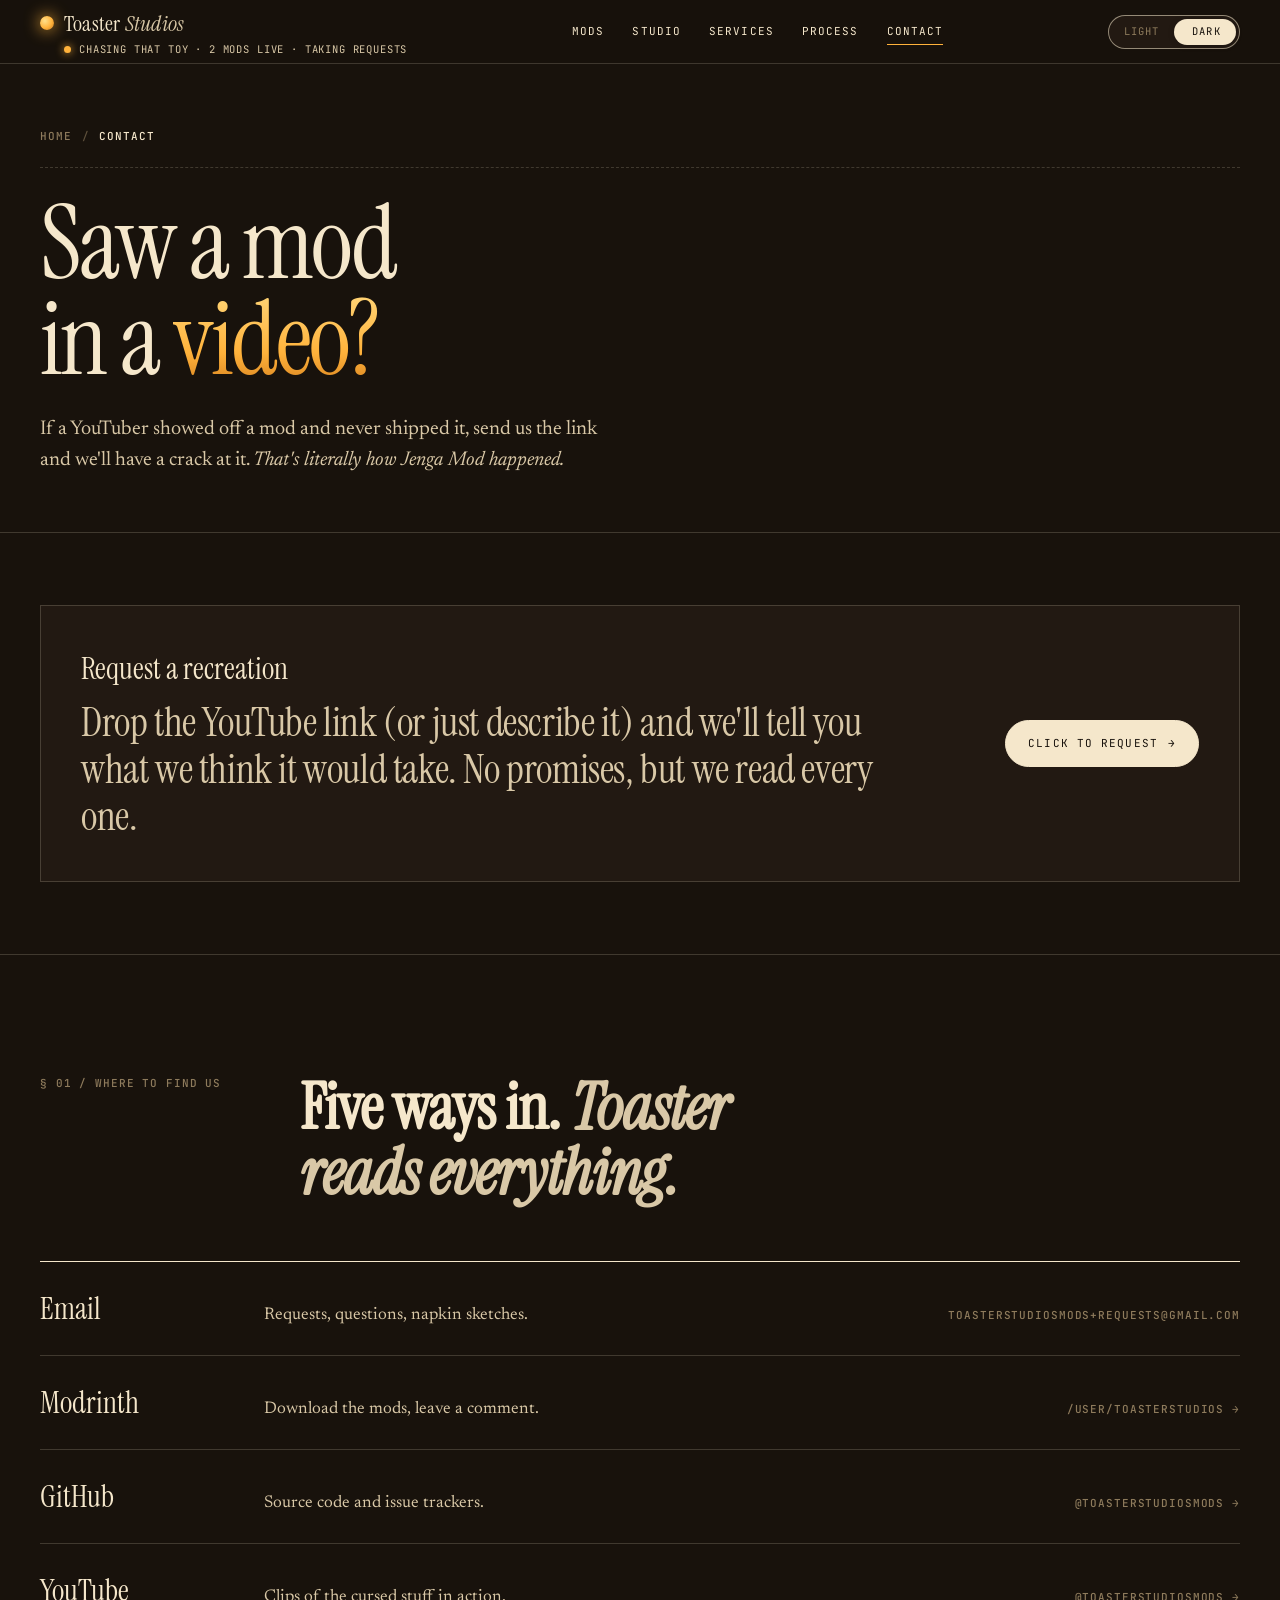
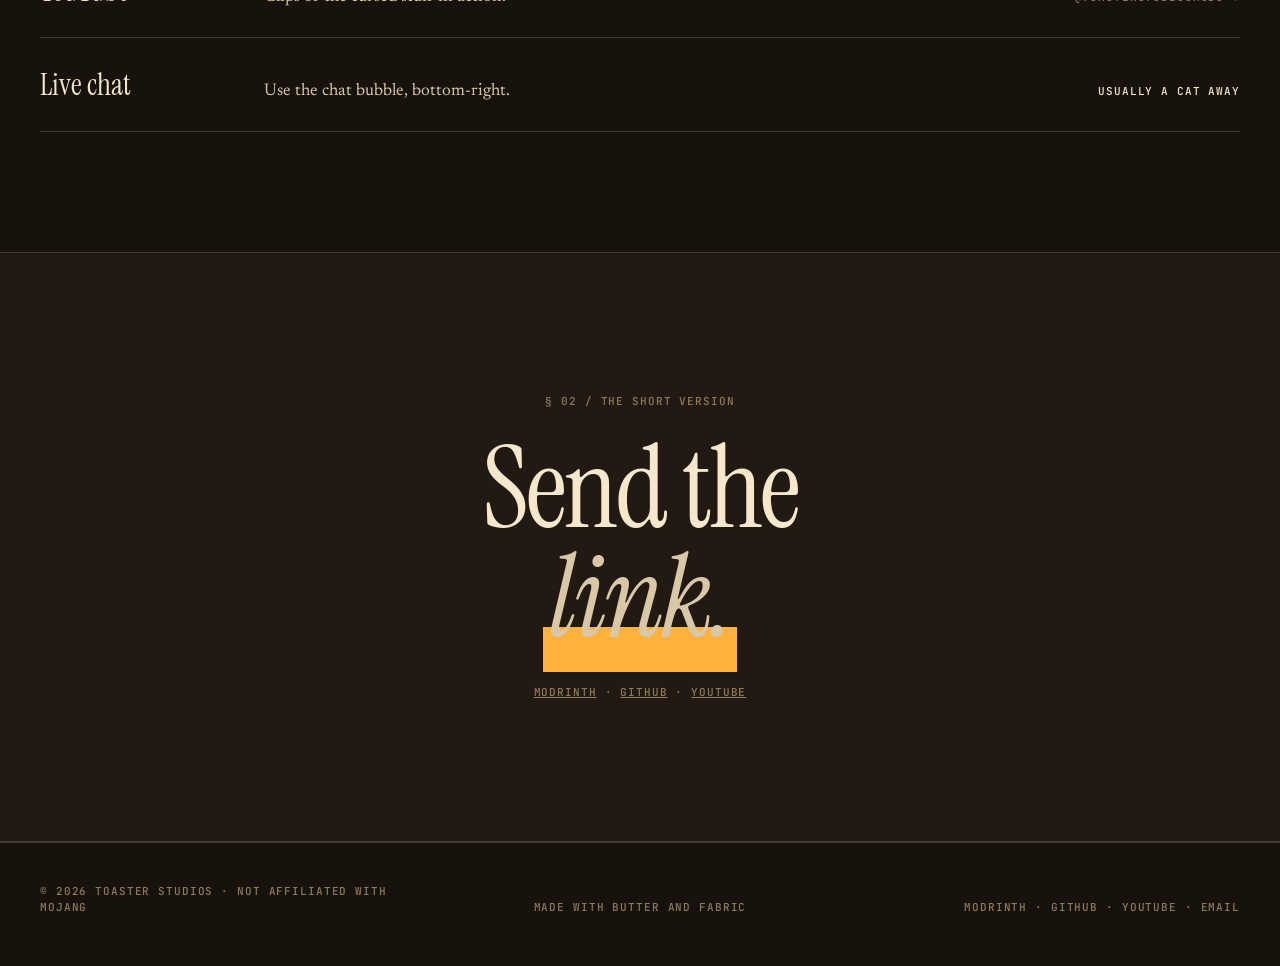
==== contact/index.html @ a0d4fe98 "Update Toaster Studios site" ====
<!doctype html>
<html lang="en" data-palette="ember">
<head>
<meta charset="utf-8" />
<title>Contact / Toaster Studios</title>
<meta name="description" content="Saw a mod in a video and nobody shipped it? Send Toaster Studios the link. Reach us by email, Modrinth, GitHub, YouTube, or the live chat. Toaster reads everything." />
<link rel="icon" type="image/x-icon" href="/assets/img/favicon.ico" />
<meta name="viewport" content="width=device-width,initial-scale=1" />
<link rel="preconnect" href="https://fonts.googleapis.com" />
<link rel="preconnect" href="https://fonts.gstatic.com" crossorigin />
<link rel="stylesheet" href="https://fonts.googleapis.com/css2?family=Instrument+Serif:ital@0;1&family=JetBrains+Mono:wght@400;500&family=Newsreader:ital,opsz,wght@0,6..72,400;0,6..72,500;1,6..72,400&display=swap" />
<script>
  (function () {
    var d = document.documentElement;
    d.classList.add('js');
    try {
      var m = localStorage.getItem('ts-mode');
      d.setAttribute('data-palette', m === 'light' ? 'toast' : 'ember');
    } catch (e) { d.setAttribute('data-palette', 'ember'); }
  })();
</script>
<link rel="stylesheet" href="/assets/css/site.css" />
</head>
<body data-page="contact">

<!-- ============== PAGE HERO ============== -->
<header class="page-hero">
  <div class="wrap">
    <div class="breadcrumb mono">
      <a href="/">Home</a><span class="sep">/</span><span class="here">Contact</span>
    </div>
    <h1 class="page-title">Saw a mod<br>in a <span class="gold">video?</span></h1>
    <p class="page-sub">
      If a YouTuber showed off a mod and never shipped it, send us the link
      and we'll have a crack at it. <em>That's literally how Jenga Mod happened.</em>
    </p>
  </div>
</header>

<!-- ============== REQUEST ============== -->
<section class="intro">
  <div class="wrap">
    <div class="request" data-reveal>
      <div>
        <h3>Request a recreation</h3>
        <p>
          Drop the YouTube link (or just describe it) and we'll tell you what
          we think it would take. No promises, but we read every one.
        </p>
      </div>
      <div class="cta-row" style="margin:0">
        <a class="btn primary" href="mailto:toasterstudiosmods+requests@gmail.com?subject=Mod%20recreation%20request&body=Drop%20the%20YouTube%20link%20(or%20a%20description)%20below%3A%0A%0A">Click to request <span class="arrow">→</span></a>
      </div>
    </div>
  </div>
</section>

<!-- ============== CHANNELS ============== -->
<section>
  <div class="wrap">
    <div class="sec-head">
      <div class="mono index">§ 01 / Where to find us</div>
      <h2 class="sec-title">Five ways in. <em>Toaster reads everything.</em></h2>
    </div>

    <ul class="channels">
      <li>
        <span class="ch-name">Email</span>
        <span class="ch-desc">Requests, questions, napkin sketches.</span>
        <a class="ch-link mono" href="mailto:toasterstudiosmods+requests@gmail.com">toasterstudiosmods+requests@gmail.com</a>
      </li>
      <li>
        <span class="ch-name">Modrinth</span>
        <span class="ch-desc">Download the mods, leave a comment.</span>
        <a class="ch-link mono" href="https://modrinth.com/user/ToasterStudios" target="_blank" rel="noopener">/user/ToasterStudios →</a>
      </li>
      <li>
        <span class="ch-name">GitHub</span>
        <span class="ch-desc">Source code and issue trackers.</span>
        <a class="ch-link mono" href="https://github.com/ToasterStudiosMods" target="_blank" rel="noopener">@ToasterStudiosMods →</a>
      </li>
      <li>
        <span class="ch-name">YouTube</span>
        <span class="ch-desc">Clips of the cursed stuff in action.</span>
        <a class="ch-link mono" href="https://www.youtube.com/@ToasterStudiosMods" target="_blank" rel="noopener">@ToasterStudiosMods →</a>
      </li>
      <li>
        <span class="ch-name">Live chat</span>
        <span class="ch-desc">Use the chat bubble, bottom-right.</span>
        <span class="ch-link mono">Usually a cat away</span>
      </li>
    </ul>
  </div>
</section>

<!-- ============== BIG CTA ============== -->
<section class="contact">
  <div class="wrap">
    <div class="mono" style="color: var(--mute)">§ 02 / The short version</div>
    <p class="big">
      Send the<br>
      <a href="mailto:toasterstudiosmods+requests@gmail.com?subject=Mod%20recreation%20request&body=Drop%20the%20YouTube%20link%20(or%20a%20description)%20below%3A%0A%0A"><em>link.</em></a>
    </p>
    <div class="mono" style="color: var(--mute)">
      <a href="https://modrinth.com/user/ToasterStudios" target="_blank" rel="noopener" style="color: inherit; text-decoration: underline">Modrinth</a> · <a href="https://github.com/ToasterStudiosMods" target="_blank" rel="noopener" style="color: inherit; text-decoration: underline">GitHub</a> · <a href="https://www.youtube.com/@ToasterStudiosMods" target="_blank" rel="noopener" style="color: inherit; text-decoration: underline">YouTube</a>
    </div>
  </div>
</section>

<script src="/assets/js/site.js"></script>
</body>
</html>
---- assets/css/site.css ----
/* =====================================================================
   TOASTER STUDIOS — shared design system
   Editorial Minecraft-mod studio. Instrument Serif display, JetBrains
   Mono labels, Newsreader body. Cream "toast" light theme + "ember"
   dark theme (default). Amber glow lifted from Toaster's eyes.
   ===================================================================== */

/* ---------- TOKENS ---------- */
:root {
  --bg: #F1E3CB;
  --bg-2: #E8D5B3;
  --ink: #1A130C;
  --ink-2: #3B2E1F;
  --mute: #8A7A60;
  --line: rgba(26, 19, 12, 0.16);
  --line-strong: rgba(26, 19, 12, 0.55);
  --glow: #FFB23B;
  --glow-2: #FFE08A;
  --paper: #FAF2DF;
  --glow-strength: 1.6;
  --nav-h: 64px;
}
/* Dark "ember" theme. data-palette lives on <html> so it can be set
   pre-paint by the inline head script (no flash). Equal specificity to
   :root, declared later, so it wins when present. */
[data-palette="ember"] {
  --bg: #18120C;
  --bg-2: #221912;
  --ink: #F5E7CB;
  --ink-2: #D9C8A7;
  --mute: #8E7B5C;
  --line: rgba(245, 231, 203, 0.18);
  --line-strong: rgba(245, 231, 203, 0.55);
  --paper: #221912;
  --glow: #FFB23B;
  --glow-2: #FFE08A;
}

* { box-sizing: border-box; }
html, body { margin: 0; padding: 0; }
html { background: var(--bg); }
body {
  background: var(--bg);
  color: var(--ink);
  font-family: 'Newsreader', Georgia, serif;
  font-weight: 400;
  font-size: 17px;
  line-height: 1.5;
  -webkit-font-smoothing: antialiased;
  overflow-x: hidden;
  /* fixed nav reserves this space — no layout shift when the nav injects */
  padding-top: var(--nav-h);
  transition: background 0.4s ease, color 0.4s ease;
}
::selection { background: var(--glow); color: var(--ink); }
[id] { scroll-margin-top: calc(var(--nav-h) + 20px); }

a { color: var(--ink); }

.mono {
  font-family: 'JetBrains Mono', ui-monospace, monospace;
  font-size: 11px;
  letter-spacing: 0.08em;
  text-transform: uppercase;
  font-weight: 500;
}
.serif { font-family: 'Instrument Serif', 'Newsreader', Georgia, serif; font-weight: 400; }
.italic { font-style: italic; }

/* ---------- LAYOUT ---------- */
.wrap { max-width: 1440px; margin: 0 auto; padding: 0 40px; }
@media (max-width: 720px) { .wrap { padding: 0 22px; } }

/* ---------- NAV ---------- */
nav.top {
  position: fixed; top: 0; left: 0; right: 0; z-index: 50;
  height: var(--nav-h);
  background: color-mix(in oklab, var(--bg) 86%, transparent);
  backdrop-filter: blur(10px);
  -webkit-backdrop-filter: blur(10px);
  border-bottom: 1px solid var(--line);
}
nav.top .wrap {
  display: flex; align-items: center; justify-content: space-between;
  height: var(--nav-h);
}
.brand {
  display: flex; align-items: center; gap: 10px;
  text-decoration: none; color: var(--ink);
  flex-shrink: 0;
  white-space: nowrap;
}
.brand .pip {
  width: 14px; height: 14px; border-radius: 50%;
  background: radial-gradient(circle at 35% 35%, var(--glow-2), var(--glow) 55%, #C0741F 100%);
  box-shadow: 0 0 calc(10px * var(--glow-strength)) var(--glow);
  flex: none;
}
.brand .wordmark { font-family: 'Instrument Serif', serif; font-size: 22px; letter-spacing: 0.01em; }
.brand .wordmark em { font-style: italic; color: var(--ink-2); }

nav.top ul {
  list-style: none; display: flex; gap: 28px; margin: 0; padding: 0;
}
nav.top a.navlink {
  color: var(--ink); text-decoration: none;
  font-family: 'JetBrains Mono', monospace; font-size: 11px;
  letter-spacing: 0.1em; text-transform: uppercase;
  padding: 6px 0; border-bottom: 1px solid transparent;
  transition: border-color 0.2s;
}
nav.top a.navlink:hover { border-color: var(--ink); }
nav.top a.navlink[aria-current="page"] { border-color: var(--glow); }

.status {
  display: inline-flex; align-items: center; gap: 8px;
  font-family: 'JetBrains Mono', monospace; font-size: 10.5px;
  letter-spacing: 0.08em; text-transform: uppercase; color: var(--ink-2);
  white-space: nowrap;
  flex-shrink: 0;
}
.status .dot {
  width: 7px; height: 7px; border-radius: 50%;
  background: var(--glow); box-shadow: 0 0 8px var(--glow);
  animation: blink 2.2s infinite;
}
@keyframes blink { 0%,60%,100%{opacity:1} 30%{opacity:0.35} }

/* rare 0.5% status easter egg */
#statusVerb.kaboom {
  color: var(--glow);
  font-weight: 700;
  letter-spacing: 0.14em;
  text-shadow: 0 0 10px var(--glow), 0 0 20px color-mix(in oklab, var(--glow) 60%, transparent);
  animation: kaboom-shake 0.5s cubic-bezier(.36,.07,.19,.97) both;
}
@keyframes kaboom-shake {
  10%, 90% { transform: translateX(-1px); }
  20%, 80% { transform: translateX(2px); }
  30%, 50%, 70% { transform: translateX(-3px); }
  40%, 60% { transform: translateX(3px); }
}

@media (max-width: 1100px) {
  nav.top ul { gap: 18px; }
  nav.top .wrap { gap: 18px; }
}
@media (max-width: 720px) {
  nav.top ul { display: none; }
}

/* ---------- MODE TOGGLE (light/dark) ---------- */
.nav-left {
  display: flex; flex-direction: column;
  justify-content: center;
  gap: 2px;
  min-width: 0;
}
.nav-left .brand { margin: 0; }
.nav-left .status { padding-left: 24px; }
.nav-right { display: flex; align-items: center; gap: 20px; flex-shrink: 0; }
.mode-toggle {
  position: relative;
  display: inline-flex; align-items: center;
  gap: 0;
  width: 132px; height: 34px;
  padding: 0;
  border: 1px solid var(--line-strong);
  border-radius: 999px;
  background: var(--paper);
  cursor: pointer;
  font: inherit;
  flex-shrink: 0;
  -webkit-tap-highlight-color: transparent;
  transition: background 0.3s ease, border-color 0.3s ease;
}
.mode-toggle .mt-knob {
  position: absolute;
  top: 3px; left: 3px;
  width: calc(50% - 3px); height: calc(100% - 6px);
  border-radius: 999px;
  background: var(--ink);
  box-shadow: 0 1px 6px rgba(0,0,0,0.18);
  transition: transform 0.32s cubic-bezier(.5,1.4,.5,1), background 0.3s ease;
}
.mode-toggle .mt-label {
  position: relative; z-index: 1;
  flex: 1;
  text-align: center;
  font-family: 'JetBrains Mono', monospace;
  font-size: 10.5px; letter-spacing: 0.1em; text-transform: uppercase;
  color: var(--ink);
  transition: color 0.3s ease;
  user-select: none;
}
/* light: left label sits on the dark knob */
.mode-toggle .mt-light { color: var(--bg); }
.mode-toggle .mt-dark { color: var(--mute); }
/* dark mode on: slide knob right + flip label colors */
[data-palette="ember"] .mode-toggle .mt-knob { transform: translateX(100%); }
[data-palette="ember"] .mode-toggle .mt-light { color: var(--mute); }
[data-palette="ember"] .mode-toggle .mt-dark { color: var(--bg); }
.mode-toggle:hover { border-color: var(--ink); }

@media (max-width: 1180px) {
  .status .status-rest { display: none; }
}

/* ---------- BUTTONS ---------- */
.btn {
  display: inline-flex; align-items: center; gap: 10px;
  padding: 14px 22px; border-radius: 999px;
  text-decoration: none; cursor: pointer;
  font-family: 'JetBrains Mono', monospace; font-size: 11px;
  letter-spacing: 0.1em; text-transform: uppercase;
  transition: transform 0.15s ease, background 0.2s, color 0.2s;
  border: 1px solid var(--ink);
}
.btn.primary { background: var(--ink); color: var(--bg); }
.btn.primary:hover { background: var(--glow); color: var(--ink); border-color: var(--glow); }
.btn.ghost { background: transparent; color: var(--ink); }
.btn.ghost:hover { background: var(--ink); color: var(--bg); }
.btn .arrow { transition: transform 0.2s; }
.btn:hover .arrow { transform: translateX(3px); }

.cta-row { display: flex; gap: 14px; margin-top: 28px; flex-wrap: wrap; }

.compat {
  display: flex; align-items: center; gap: 10px; flex-wrap: wrap;
  margin-top: 22px;
  color: var(--mute);
}
.compat > span {
  padding: 6px 10px;
  border: 1px solid var(--line-strong);
  background: var(--paper);
  color: var(--ink);
  line-height: 1;
}
.compat .dot-sep {
  padding: 0; border: none; background: transparent; color: var(--mute);
}

/* ---------- HERO ---------- */
.hero {
  position: relative;
  padding: 60px 0 80px;
  border-bottom: 1px solid var(--line);
}
.hero .wrap { position: relative; }
.hero-meta {
  display: grid; grid-template-columns: 1fr auto 1fr;
  gap: 24px; padding-bottom: 28px;
  border-bottom: 1px dashed var(--line);
  align-items: end;
}
.hero-meta .right { text-align: right; color: var(--mute); }
.hero-meta .center { color: var(--mute); }
@media (max-width: 720px) {
  .hero-meta { grid-template-columns: 1fr; gap: 8px; }
  .hero-meta .right, .hero-meta .center { text-align: left; }
}

.display {
  font-family: 'Instrument Serif', serif;
  font-weight: 400;
  font-size: clamp(56px, 11vw, 168px);
  line-height: 0.92;
  letter-spacing: -0.025em;
  margin: 36px 0 0;
  text-wrap: balance;
}
.display em { font-style: italic; color: var(--ink-2); }
.display .gold {
  background: linear-gradient(180deg, var(--glow-2) 0%, var(--glow) 60%, #C26A11 100%);
  -webkit-background-clip: text; background-clip: text;
  -webkit-text-fill-color: transparent;
}

/* slot machine for cycling adjective */
.display .slot {
  display: inline-block;
  overflow: hidden;
  vertical-align: top;
  height: 0.92em;
  line-height: 0.92;
  transition: width 0.55s cubic-bezier(.7, 0, .2, 1);
  position: relative;
  box-shadow: inset 0 -0.02em 0 color-mix(in oklab, var(--glow) 28%, transparent);
}
.display .slot-track {
  display: block;
  transition: transform 0.7s cubic-bezier(.7, -0.05, .15, 1.05);
  will-change: transform;
}
.display .slot-word {
  display: block;
  width: max-content;
  height: 0.92em;
  line-height: 0.92;
  white-space: nowrap;
  font-style: italic;
}

.hero-row {
  display: grid; grid-template-columns: 1.05fr 0.95fr;
  gap: 48px; align-items: end;
  margin-top: 56px;
}
@media (max-width: 900px) { .hero-row { grid-template-columns: 1fr; } }

.lede {
  font-family: 'Newsreader', serif;
  font-size: 19px; line-height: 1.55;
  max-width: 46ch; color: var(--ink-2);
}
.lede em { font-style: italic; }

/* ---------- TOASTER (the cat) ---------- */
.toaster-stage {
  position: relative;
  width: 100%;
  aspect-ratio: 16 / 11;
  user-select: none;
}
.toaster-stage .photo {
  width: 100%; height: 100%; object-fit: contain;
  object-position: center bottom;
  filter: contrast(1.02) saturate(0.95);
}
.toaster-stage .eyeglow {
  position: absolute; pointer-events: none;
  width: 32%; height: 32%;
  left: 22%; top: 30%;
  background: radial-gradient(closest-side, color-mix(in oklab, var(--glow) 70%, transparent), transparent 70%);
  filter: blur(6px);
  opacity: calc(0.55 * var(--glow-strength));
  mix-blend-mode: screen;
  transition: transform 0.18s ease-out;
}
.toaster-stage .nameplate {
  position: absolute; left: 0; bottom: -12px;
  display: flex; align-items: center; gap: 12px;
  background: var(--bg);
  padding: 0 10px;
  color: var(--mute);
}
.toaster-stage .nameplate .tick {
  width: 22px; height: 1px; background: var(--line-strong);
}
.floaty-tag {
  position: absolute; right: 4%; top: 8%;
  display: flex; flex-direction: column; align-items: flex-end;
  gap: 4px;
  transform: rotate(2deg);
}
.floaty-tag .bubble {
  background: var(--paper);
  border: 1px solid var(--line-strong);
  padding: 8px 12px;
  border-radius: 14px 14px 14px 2px;
  font-family: 'Instrument Serif', serif;
  font-size: 17px; font-style: italic;
  color: var(--ink);
  box-shadow: 2px 4px 0 var(--line);
}
.floaty-tag .who { color: var(--mute); margin-right: 8px; }

/* crumbs */
.crumbs { position: absolute; inset: 0; pointer-events: none; overflow: hidden; }
.crumb {
  position: absolute;
  width: 6px; height: 4px; border-radius: 50%;
  background: #B98345;
  opacity: 0.55;
}

/* ---------- MARQUEE ---------- */
.marquee {
  border-top: 1px solid var(--line);
  border-bottom: 1px solid var(--line);
  padding: 22px 0;
  overflow: hidden;
  background: var(--bg-2);
}
.marquee-track {
  display: flex; gap: 56px;
  animation: scroll 38s linear infinite;
  width: max-content;
}
.marquee-track span {
  font-family: 'Instrument Serif', serif;
  font-size: 42px; line-height: 1; white-space: nowrap;
  color: var(--ink);
}
.marquee-track span em { font-style: italic; color: var(--ink-2); }
.marquee-track .star {
  display: inline-block; width: 18px; height: 18px;
  background: radial-gradient(circle at 35% 35%, var(--glow-2), var(--glow) 60%, #A55D11);
  border-radius: 50%;
  align-self: center;
  box-shadow: 0 0 calc(12px * var(--glow-strength)) var(--glow);
}
@keyframes scroll {
  from { transform: translateX(0); }
  to { transform: translateX(-50%); }
}

/* ---------- SECTIONS ---------- */
section { padding: 120px 0; border-bottom: 1px solid var(--line); position: relative; }
.sec-head {
  display: grid; grid-template-columns: 220px 1fr;
  gap: 40px; margin-bottom: 56px;
}
@media (max-width: 720px) { .sec-head { grid-template-columns: 1fr; gap: 12px; } }
.sec-head .index { color: var(--mute); }
.sec-title {
  font-family: 'Instrument Serif', serif;
  font-size: clamp(34px, 5vw, 64px);
  line-height: 1.02;
  letter-spacing: -0.015em;
  margin: 0;
  max-width: 22ch;
  text-wrap: balance;
}
.sec-title em { font-style: italic; color: var(--ink-2); }

/* ---------- WORK ---------- */
.work-grid {
  display: grid; grid-template-columns: 1fr 1fr;
  gap: 56px 40px;
}
@media (max-width: 880px) { .work-grid { grid-template-columns: 1fr; gap: 48px; } }

.work { cursor: pointer; display: block; text-decoration: none; color: inherit; }
.work .frame {
  position: relative;
  aspect-ratio: 4 / 3;
  background: var(--bg-2);
  border: 1px solid var(--line);
  overflow: hidden;
  transition: transform 0.35s cubic-bezier(.2,.7,.2,1);
}
.work:hover .frame { transform: translateY(-4px); }
.work .meta {
  display: flex; justify-content: space-between; align-items: baseline;
  margin-top: 16px; gap: 24px;
}
.work h3 {
  font-family: 'Instrument Serif', serif;
  font-weight: 400; font-size: 28px;
  margin: 0;
  letter-spacing: -0.01em;
}
.work h3 em { font-style: italic; color: var(--ink-2); }
.work h3 .sub {
  font-style: italic; color: var(--ink-2);
  display: block;
  font-size: 22px;
  margin-top: 2px;
}
.work .tags { color: var(--mute); }
.work.featured { grid-column: 1 / -1; }
.work.featured .frame { aspect-ratio: 21 / 9; }

/* photo frame contents */
.frame-art {
  position: absolute; inset: 0;
  display: flex; align-items: center; justify-content: center;
  overflow: hidden;
}

/* badges shared by all frame-art tiles */
.frame-art .badge {
  position: absolute; top: 14px; left: 14px;
  background: var(--ink); color: var(--bg);
  padding: 6px 10px; line-height: 1;
  border: 1px solid var(--ink);
}
.frame-art .badge.outline {
  background: transparent; color: var(--ink);
  border-color: var(--line-strong);
}

/* photo frame-art: full bleed image */
.frame-art.photo { overflow: hidden; background: var(--ink); }
.frame-art.photo img {
  width: 100%; height: 100%;
  object-fit: cover; object-position: center;
  display: block;
  image-rendering: pixelated;
  image-rendering: -moz-crisp-edges;
  image-rendering: crisp-edges;
}
.work:hover .frame-art.photo img {
  transform: scale(1.04);
  transition: transform 0.6s cubic-bezier(.2,.7,.2,1);
}
.frame-art.photo img { transition: transform 0.4s ease; }
.frame-art.jenga {
  background: linear-gradient(170deg, #2A1D11 0%, #4A331C 60%, #6A4825 100%);
  display: grid; place-items: center;
  overflow: hidden;
}

/* Queue — request slot */
.frame-art.queue { background: var(--paper); padding: 22px; }
.frame-art.queue .queue-grid {
  width: 100%; height: 100%;
  display: grid; grid-template-columns: repeat(3, 1fr);
  gap: 10px;
  align-items: stretch;
}
.frame-art.queue .q-card {
  border: 1.5px dashed var(--line-strong);
  background: transparent;
  display: flex; align-items: center; justify-content: center;
  color: var(--mute);
  padding: 14px;
  text-align: center;
}
.frame-art.queue .q-card.q-b {
  background: color-mix(in oklab, var(--glow) 14%, var(--paper));
  border-style: solid;
  border-color: var(--ink);
  color: var(--ink);
}
.frame-art.queue .q-card span { display: block; line-height: 1.3; }

/* WIP — pixelated + blurred mystery scene */
.frame-art.wip {
  background: #1B2A6E;
  overflow: hidden;
  display: grid; place-items: center;
  isolation: isolate;
}
.mc-scene {
  position: absolute; inset: 0;
  filter: url(#pixelate) blur(14px);
  z-index: 0;
  image-rendering: pixelated;
}
.mc-sky {
  position: absolute; inset: 0;
  background:
    linear-gradient(180deg,
      #1B2A6E 0%, #5B3A9E 22%, #E14B7A 48%,
      #FF8A3D 66%, #FFD56B 82%, #FFEEC4 100%);
}
.mc-sun {
  position: absolute;
  width: 56px; height: 56px;
  background: #FFE070;
  box-shadow:
    6px 0 0 #FFE070, -6px 0 0 #FFE070, 0 6px 0 #FFE070, 0 -6px 0 #FFE070,
    0 0 50px 10px rgba(255, 180, 80, 0.95),
    0 0 90px 20px rgba(255, 90, 60, 0.55);
  top: 30%; right: 14%;
  border-radius: 6px;
}
.mc-cloud {
  position: absolute;
  background: #FFC8B0;
  height: 14px; width: 14px;
  box-shadow:
    14px -10px 0 #FFC8B0, 28px -10px 0 #FFC8B0, 42px -10px 0 #FFC8B0,
    14px 0 0 #FF9F8A, 28px 0 0 #FF9F8A, 42px 0 0 #FF9F8A, 56px 0 0 #FF9F8A,
    28px 10px 0 #C76B7A, 42px 10px 0 #C76B7A;
}
.mc-cloud.c1 { top: 12%; left: 6%; }
.mc-cloud.c2 { top: 22%; left: 46%; transform: scale(0.8); }
.mc-bird {
  position: absolute;
  width: 6px; height: 6px;
  background: #2a2a2a;
  box-shadow: 6px -2px 0 #2a2a2a, -6px -2px 0 #2a2a2a;
}
.mc-bird.b1 { top: 36%; left: 28%; }
.mc-bird.b2 { top: 42%; left: 64%; transform: scale(0.7); }
.mc-mountain {
  position: absolute;
  width: 0; height: 0;
  border-left: 90px solid transparent;
  border-right: 90px solid transparent;
  border-bottom: 80px solid #6E8B7A;
  bottom: calc(42px * 4 - 6px);
}
.mc-mountain.m1 { left: -20px; border-bottom-color: #5B7868; border-left-width: 80px; border-right-width: 80px; border-bottom-width: 70px; }
.mc-mountain.m2 { right: -10px; transform: scale(1.2); border-bottom-color: #7B9B88; }
.mc-mountain.m3 { left: 40%; border-bottom-color: #C26466; border-left-width: 100px; border-right-width: 100px; border-bottom-width: 64px; opacity: 0.85; }
.mc-tree { position: absolute; bottom: 38%; left: 22%; }
.mc-trunk {
  width: 14px; height: 28px;
  background: #6B4426;
  box-shadow: inset -3px 0 0 rgba(0,0,0,0.18);
  margin: 0 auto;
}
.mc-leaves {
  width: 56px; height: 42px;
  background: #4E8A3E;
  box-shadow:
    inset -4px -4px 0 rgba(0,0,0,0.18),
    inset 4px 4px 0 rgba(255,255,255,0.12),
    0 0 0 4px #4E8A3E;
  margin-bottom: -4px; margin-left: -21px;
  image-rendering: pixelated;
}
.mc-flower { position: absolute; width: 6px; height: 6px; bottom: 38%; }
.mc-flower.f1 { left: 40%; background: #FF5BB0; box-shadow: 0 -6px 0 #4E8A3E; }
.mc-flower.f2 { left: 58%; background: #FFE070; box-shadow: 0 -6px 0 #4E8A3E; }
.mc-flower.f3 { left: 72%; background: #B967FF; box-shadow: 0 -6px 0 #4E8A3E; }
.mc-terrain { position: absolute; left: 0; right: 0; bottom: 0; display: flex; flex-direction: column; }
.mc-row { display: flex; height: 38px; }
.mc-row span {
  flex: 1;
  border-right: 1px solid rgba(0,0,0,0.18);
  border-top: 1px solid rgba(0,0,0,0.15);
}
.mc-row span:last-child { border-right: none; }
.mc-grass { background: #5BAA3A; box-shadow: inset 0 -6px 0 #3F7A28; }
.mc-dirt { background: #8A5A36; box-shadow: inset 0 -2px 0 #6B4426; }
.mc-dirt span:nth-child(2) { background: #7a4f30; }
.mc-dirt span:nth-child(8) { background: #9a6841; }
.mc-stone { background: #888888; box-shadow: inset 0 -2px 0 #6a6a6a; }
.mc-stone span:nth-child(3), .mc-stone span:nth-child(7) { background: #6f6f6f; }
.mc-stone .ore-diamond { background: #5BE8E0; }
.mc-stone .ore-gold { background: #F2C84B; }
.mc-stone .ore-redstone { background: #D33C3C; }
.mc-stone .ore-emerald { background: #2BC55A; }
.mc-stone .ore-lapis { background: #3457C4; }
.frame-art.wip .wip-stamp {
  position: relative; z-index: 1;
  font-size: 58px; color: var(--ink);
  border: 2px solid var(--line-strong);
  padding: 14px 28px;
  transform: rotate(-6deg);
  background: var(--bg);
  box-shadow: 0 10px 30px rgba(0,0,0,0.22);
}

/* GitHub repos tile */
.frame-art.repos {
  background: var(--ink);
  color: var(--bg);
  padding: 28px;
  align-items: center; justify-content: center;
}
.frame-art.repos .repo-list { width: 100%; display: flex; flex-direction: column; gap: 0; }
.frame-art.repos .repo {
  display: grid; grid-template-columns: auto 1fr auto;
  gap: 14px; align-items: center;
  padding: 14px 4px;
  border-top: 1px solid color-mix(in oklab, var(--bg) 22%, transparent);
  font-family: 'JetBrains Mono', monospace;
  font-size: 14px;
}
.frame-art.repos .repo:first-child { border-top: none; }
.frame-art.repos .repo .dot {
  width: 10px; height: 10px; border-radius: 50%;
  background: var(--glow); box-shadow: 0 0 8px var(--glow);
}
.frame-art.repos .repo .name { color: var(--bg); }
.frame-art.repos .repo .meta-tag {
  color: color-mix(in oklab, var(--bg) 55%, transparent);
  font-size: 10px;
  border: 1px solid color-mix(in oklab, var(--bg) 22%, transparent);
  padding: 3px 8px; border-radius: 999px;
}

/* ---------- STUDIO / ABOUT ---------- */
.about-grid {
  display: grid; grid-template-columns: 1fr 1fr;
  gap: 56px; align-items: start;
}
@media (max-width: 880px) { .about-grid { grid-template-columns: 1fr; } }
.about-copy p {
  font-family: 'Newsreader', serif;
  font-size: 22px; line-height: 1.5;
  margin: 0 0 22px;
  max-width: 38ch;
}
.about-copy p:first-of-type {
  font-family: 'Instrument Serif', serif;
  font-size: 34px; line-height: 1.15;
  color: var(--ink);
}
.about-copy em { font-style: italic; color: var(--ink-2); }

.studio-stats {
  margin: 36px 0 0; padding: 22px 0 0;
  border-top: 1px solid var(--line);
  display: grid; grid-template-columns: repeat(3, 1fr);
  gap: 16px;
  color: var(--mute);
}
.studio-stats > div { display: flex; flex-direction: column; gap: 6px; }
.studio-stats dt { font-size: 11px; }
.studio-stats dd {
  margin: 0;
  font-family: 'Instrument Serif', serif;
  font-size: 34px; line-height: 1;
  color: var(--ink);
  font-style: italic;
  text-transform: none;
  letter-spacing: 0;
}
.studio-stats dd .count {
  display: inline-block;
  font-variant-numeric: tabular-nums;
  font-feature-settings: "tnum";
}
.studio-stats dd .count.live { color: var(--ink); transition: color 0.2s ease; }
.studio-stats dd .count.live.bumping { color: var(--glow); }
.studio-stats dd .live-dot {
  display: inline-block;
  width: 7px; height: 7px; border-radius: 50%;
  background: var(--glow); box-shadow: 0 0 8px var(--glow);
  margin-left: 8px; vertical-align: middle;
  animation: pulse-live 2s ease-in-out infinite;
  position: relative; top: -4px;
}
@keyframes pulse-live {
  0%, 100% { opacity: 0.45; transform: scale(0.9); }
  50% { opacity: 1; transform: scale(1.15); }
}

.founder-card {
  background: var(--paper);
  border: 1px solid var(--line);
  padding: 0;
  position: relative;
}
.founder-card .top {
  aspect-ratio: 4/3;
  background: var(--bg-2);
  position: relative; overflow: hidden;
  display: flex; align-items: flex-end; justify-content: center;
}
.founder-card .top img { width: 88%; max-height: 100%; object-fit: contain; object-position: center bottom; }
.founder-card .top .eyeglow-mini {
  position: absolute;
  width: 28%; height: 28%; left: 18%; top: 28%;
  background: radial-gradient(closest-side, color-mix(in oklab, var(--glow) 65%, transparent), transparent 70%);
  filter: blur(8px);
  mix-blend-mode: screen;
  opacity: calc(0.6 * var(--glow-strength));
}
.founder-card .body { padding: 24px 26px 28px; }
.founder-card h4 {
  font-family: 'Instrument Serif', serif;
  font-weight: 400; font-size: 30px; margin: 0 0 4px;
}
.founder-card .role { color: var(--mute); }
.founder-card dl {
  margin: 18px 0 0; padding: 0;
  display: grid; grid-template-columns: 90px 1fr;
  gap: 10px 18px;
  border-top: 1px solid var(--line); padding-top: 16px;
}
.founder-card dt { color: var(--mute); }
.founder-card dd { margin: 0; }
.founder-card dd.serif { text-transform: none; font-size: 16px; letter-spacing: 0; }

/* ---------- SERVICES ---------- */
.services {
  display: grid; grid-template-columns: 1fr;
  border-top: 1px solid var(--ink);
}
.service {
  display: grid; grid-template-columns: 80px 1fr 280px 80px;
  gap: 32px;
  padding: 28px 0;
  border-bottom: 1px solid var(--line);
  align-items: baseline;
  transition: padding-left 0.25s ease, background 0.25s;
  cursor: default;
}
.service:hover { padding-left: 16px; background: color-mix(in oklab, var(--glow) 8%, transparent); }
.service .num { color: var(--mute); }
.service h3 {
  margin: 0;
  font-family: 'Instrument Serif', serif;
  font-weight: 400; font-size: 38px; line-height: 1.05;
  letter-spacing: -0.01em;
}
.service h3 em { font-style: italic; color: var(--ink-2); }
.service p { margin: 0; color: var(--ink-2); }
.service .star {
  justify-self: end;
  width: 14px; height: 14px; border-radius: 50%;
  background: var(--glow); box-shadow: 0 0 12px var(--glow);
  opacity: calc(0.85 * var(--glow-strength));
}
@media (max-width: 880px) {
  .service { grid-template-columns: 60px 1fr; }
  .service p, .service .star { grid-column: 2; }
  .service .star { justify-self: start; }
}

/* ---------- PROCESS ---------- */
.process-grid { display: grid; grid-template-columns: repeat(4, 1fr); gap: 24px; }
@media (max-width: 880px) { .process-grid { grid-template-columns: 1fr 1fr; } }
@media (max-width: 540px) { .process-grid { grid-template-columns: 1fr; } }
.step {
  border: 1px solid var(--line);
  padding: 26px 22px;
  background: var(--paper);
  position: relative;
  display: flex; flex-direction: column; gap: 14px;
  min-height: 220px;
}
.step .toast-icon { width: 56px; height: 56px; position: relative; }
.step h4 { font-family: 'Instrument Serif', serif; font-weight: 400; font-size: 26px; margin: 0; }
.step p { margin: 0; color: var(--ink-2); font-size: 15px; line-height: 1.5; }
.step .step-num { position: absolute; top: 22px; right: 22px; color: var(--mute); }

/* ---------- CONTACT (big email CTA) ---------- */
.contact {
  padding: 140px 0;
  text-align: center;
  background: var(--bg-2);
}
.contact .big {
  font-family: 'Instrument Serif', serif;
  font-size: clamp(48px, 9vw, 132px);
  line-height: 0.95;
  letter-spacing: -0.025em;
  margin: 24px 0 32px;
}
.contact .big em { font-style: italic; color: var(--ink-2); }
.contact .big a {
  color: var(--ink); text-decoration: none;
  background: linear-gradient(transparent 70%, var(--glow) 70%);
  background-size: 100% 100%;
  padding: 0 6px;
  transition: background-size 0.3s;
}
.contact .big a:hover { background-size: 100% 200%; }

/* ---------- FOOTER ---------- */
footer {
  padding: 40px 0 50px;
  border-top: 1px solid var(--line);
  color: var(--mute);
}
footer .wrap {
  display: grid; grid-template-columns: 1fr 1fr 1fr;
  gap: 24px; align-items: end;
}
@media (max-width: 720px) { footer .wrap { grid-template-columns: 1fr; gap: 14px; } }
footer .col.center { text-align: center; }
footer .col.right { text-align: right; }
@media (max-width: 720px) { footer .col.center, footer .col.right { text-align: left; } }
footer a { color: var(--mute); text-decoration: none; }
footer a:hover { color: var(--ink); }

/* ---------- REVEAL (gated on .js so no-JS still shows content) ---------- */
.js [data-reveal] { opacity: 0; transform: translateY(18px); transition: opacity 0.7s ease, transform 0.7s ease; }
.js [data-reveal].in { opacity: 1; transform: none; }

/* =====================================================================
   SUB-PAGE STYLES (mods catalog, mod detail, studio, contact, 404)
   ===================================================================== */

/* page header — reuses hero-meta dashed motif as a banner */
.page-hero { padding: 64px 0 56px; border-bottom: 1px solid var(--line); position: relative; }
.breadcrumb {
  display: flex; align-items: center; gap: 10px;
  color: var(--mute); margin-bottom: 28px;
  padding-bottom: 22px; border-bottom: 1px dashed var(--line);
}
.breadcrumb a { color: var(--mute); text-decoration: none; }
.breadcrumb a:hover { color: var(--ink); }
.breadcrumb .sep { opacity: 0.6; }
.breadcrumb .here { color: var(--ink); }
.page-title {
  font-family: 'Instrument Serif', serif;
  font-weight: 400;
  font-size: clamp(48px, 8vw, 116px);
  line-height: 0.94;
  letter-spacing: -0.025em;
  margin: 0;
  text-wrap: balance;
}
.page-title em { font-style: italic; color: var(--ink-2); }
.page-title .gold {
  background: linear-gradient(180deg, var(--glow-2) 0%, var(--glow) 60%, #C26A11 100%);
  -webkit-background-clip: text; background-clip: text;
  -webkit-text-fill-color: transparent;
}
.page-sub {
  font-family: 'Newsreader', serif;
  font-size: 20px; line-height: 1.55;
  max-width: 52ch; color: var(--ink-2);
  margin: 26px 0 0;
}
.page-sub em { font-style: italic; }

/* ---------- MOD DETAIL ---------- */
.mod-detail { padding: 80px 0; border-bottom: 1px solid var(--line); }
.mod-layout {
  display: grid; grid-template-columns: 1.25fr 0.75fr;
  gap: 56px; align-items: start;
}
@media (max-width: 940px) { .mod-layout { grid-template-columns: 1fr; gap: 40px; } }

.mod-shot {
  position: relative;
  aspect-ratio: 16 / 9;
  border: 1px solid var(--line);
  background: var(--ink);
  overflow: hidden;
}
.mod-shot img {
  width: 100%; height: 100%; object-fit: cover; object-position: center;
  display: block;
}
.mod-shot .badge {
  position: absolute; top: 16px; left: 16px;
  background: var(--ink); color: var(--bg);
  padding: 7px 12px; line-height: 1;
  border: 1px solid var(--ink);
}

.mod-aside { position: relative; }
.spec {
  border-top: 1px solid var(--ink);
}
.spec .row {
  display: grid; grid-template-columns: 120px 1fr;
  gap: 16px; padding: 14px 0;
  border-bottom: 1px solid var(--line);
  align-items: baseline;
}
.spec dt { color: var(--mute); margin: 0; }
.spec dd {
  margin: 0; color: var(--ink);
  font-family: 'Newsreader', serif; font-size: 17px;
}
.spec dd .count.live { font-variant-numeric: tabular-nums; transition: color 0.2s; }
.spec dd .count.live.bumping { color: var(--glow); }
.spec dd .live-dot {
  display: inline-block; width: 7px; height: 7px; border-radius: 50%;
  background: var(--glow); box-shadow: 0 0 8px var(--glow);
  margin-left: 6px; vertical-align: middle;
  animation: pulse-live 2s ease-in-out infinite;
}

.mod-body { margin-top: 64px; }
.mod-body .prose {
  max-width: 60ch;
}
.mod-body h2 {
  font-family: 'Instrument Serif', serif;
  font-weight: 400; font-size: clamp(28px, 4vw, 44px);
  line-height: 1.05; letter-spacing: -0.015em;
  margin: 0 0 18px;
}
.mod-body h2 em { font-style: italic; color: var(--ink-2); }
.mod-body h3 {
  font-family: 'Instrument Serif', serif;
  font-weight: 400; font-size: 26px; margin: 40px 0 12px;
}
.mod-body p {
  font-family: 'Newsreader', serif;
  font-size: 19px; line-height: 1.6; color: var(--ink-2);
  margin: 0 0 18px; max-width: 60ch;
}
.mod-body p em { font-style: italic; color: var(--ink); }

/* controls — keycap chips */
.controls { list-style: none; margin: 0; padding: 0; display: flex; flex-direction: column; gap: 12px; max-width: 60ch; }
.controls li {
  display: flex; align-items: baseline; gap: 16px;
  padding: 14px 0; border-bottom: 1px solid var(--line);
  color: var(--ink-2);
}
.controls .keys { display: flex; gap: 6px; flex: none; }
kbd {
  display: inline-block;
  font-family: 'JetBrains Mono', monospace;
  font-size: 12px; font-weight: 700;
  color: var(--bg); background: var(--ink);
  padding: 6px 10px; border-radius: 5px;
  box-shadow: 0 2px 0 var(--line-strong);
  white-space: nowrap;
}

/* related mods strip */
.related { padding: 80px 0; border-bottom: 1px solid var(--line); }
.related-grid { display: grid; grid-template-columns: 1fr 1fr; gap: 40px; }
@media (max-width: 720px) { .related-grid { grid-template-columns: 1fr; } }

/* ---------- CATALOG / CONTACT intro blocks ---------- */
.intro { padding: 72px 0; border-bottom: 1px solid var(--line); }
.intro p {
  font-family: 'Instrument Serif', serif;
  font-size: clamp(24px, 3.4vw, 40px);
  line-height: 1.18; letter-spacing: -0.01em;
  max-width: 26ch; margin: 0;
  color: var(--ink);
}
.intro p em { font-style: italic; color: var(--ink-2); }

/* request panel on contact page */
.request {
  border: 1px solid var(--line);
  background: var(--paper);
  padding: 40px;
  display: grid; grid-template-columns: 1fr auto;
  gap: 28px; align-items: center;
}
@media (max-width: 720px) { .request { grid-template-columns: 1fr; } }
.request h3 {
  font-family: 'Instrument Serif', serif;
  font-weight: 400; font-size: 30px; margin: 0 0 8px;
}
.request p { margin: 0; color: var(--ink-2); max-width: 46ch; }

.channels { list-style: none; margin: 40px 0 0; padding: 0; border-top: 1px solid var(--ink); }
.channels li {
  display: grid; grid-template-columns: 200px 1fr auto;
  gap: 24px; align-items: baseline;
  padding: 24px 0; border-bottom: 1px solid var(--line);
  transition: padding-left 0.25s ease, background 0.25s;
}
.channels li:hover { padding-left: 14px; background: color-mix(in oklab, var(--glow) 8%, transparent); }
.channels .ch-name {
  font-family: 'Instrument Serif', serif; font-size: 30px;
}
.channels .ch-desc { color: var(--ink-2); }
.channels a.ch-link { color: var(--mute); text-decoration: none; white-space: nowrap; }
.channels a.ch-link:hover { color: var(--ink); }
@media (max-width: 720px) {
  .channels li { grid-template-columns: 1fr; gap: 6px; }
}

/* ---------- 404 ---------- */
.notfound {
  min-height: calc(100vh - var(--nav-h));
  display: grid; place-items: center;
  text-align: center;
  padding: 80px 0;
}
.notfound .code {
  font-family: 'Instrument Serif', serif;
  font-size: clamp(96px, 22vw, 280px);
  line-height: 0.9; margin: 0;
  letter-spacing: -0.03em;
}
.notfound .code .gold {
  background: linear-gradient(180deg, var(--glow-2) 0%, var(--glow) 60%, #C26A11 100%);
  -webkit-background-clip: text; background-clip: text;
  -webkit-text-fill-color: transparent;
}
.notfound p {
  font-family: 'Newsreader', serif; font-size: 22px;
  color: var(--ink-2); margin: 18px auto 30px; max-width: 38ch;
}
.notfound p em { font-style: italic; }

@media (prefers-reduced-motion: reduce) {
  *, *::before, *::after { animation-duration: 0.01ms !important; transition: none !important; }
}
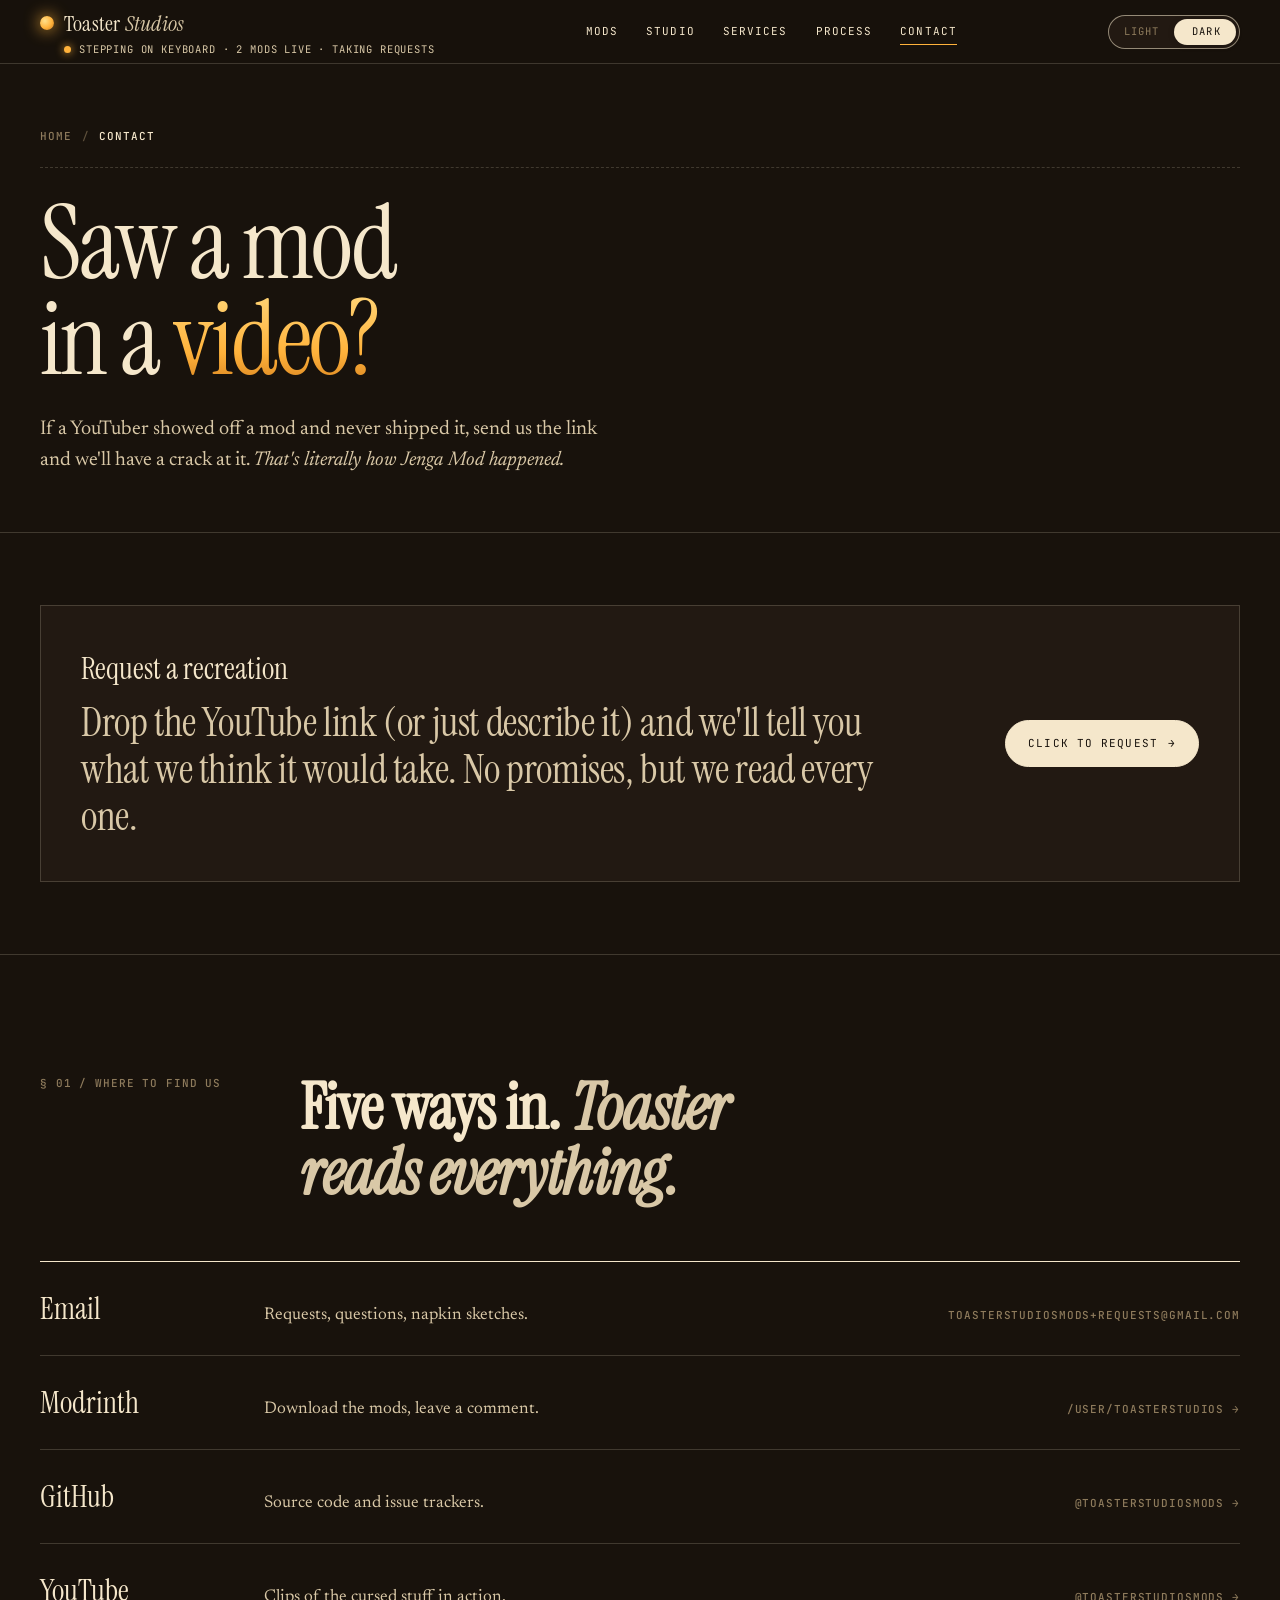
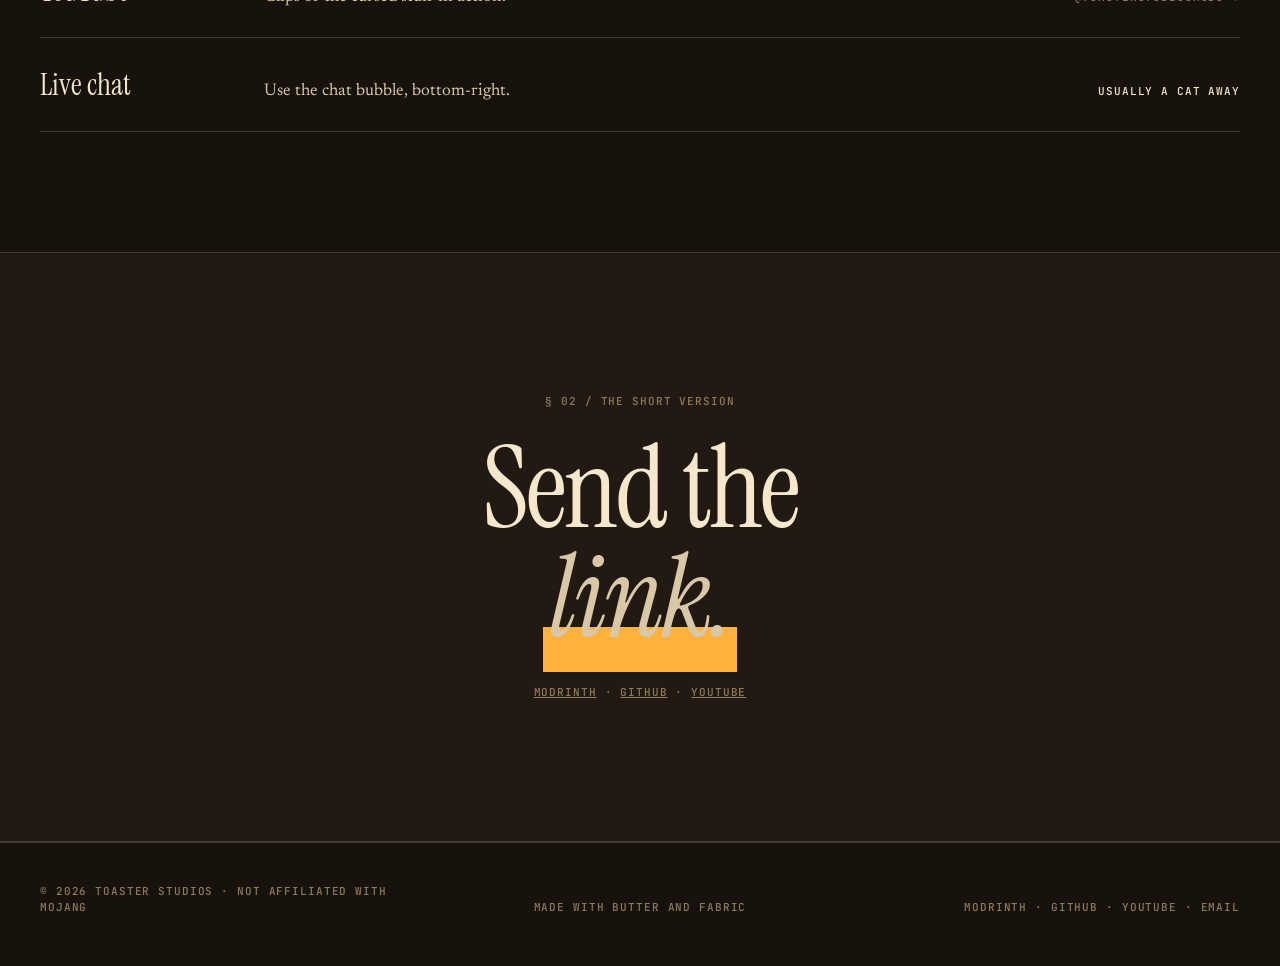
==== commit 38cb3b34: "" ====
--- a/contact/index.html
+++ b/contact/index.html
@@ -6,6 +6,8 @@
 <meta name="description" content="Saw a mod in a video and nobody shipped it? Send Toaster Studios the link. Reach us by email, Modrinth, GitHub, YouTube, or the live chat. Toaster reads everything." />
 <link rel="icon" type="image/x-icon" href="/assets/img/favicon.ico" />
 <meta name="viewport" content="width=device-width,initial-scale=1" />
+<!-- Google AdSense -->
+<script async src="https://pagead2.googlesyndication.com/pagead/js/adsbygoogle.js?client=ca-pub-9911131262467249" crossorigin="anonymous"></script>
 <link rel="preconnect" href="https://fonts.googleapis.com" />
 <link rel="preconnect" href="https://fonts.gstatic.com" crossorigin />
 <link rel="stylesheet" href="https://fonts.googleapis.com/css2?family=Instrument+Serif:ital@0;1&family=JetBrains+Mono:wght@400;500&family=Newsreader:ital,opsz,wght@0,6..72,400;0,6..72,500;1,6..72,400&display=swap" />
--- a/assets/css/site.css
+++ b/assets/css/site.css
@@ -666,6 +666,15 @@
   border: 1px solid color-mix(in oklab, var(--bg) 22%, transparent);
   padding: 3px 8px; border-radius: 999px;
 }
+/* clickable repo rows (each links to its own repo) */
+.frame-art.repos a.repo { text-decoration: none; color: inherit; cursor: pointer; transition: background 0.2s ease; }
+.frame-art.repos a.repo:hover { background: color-mix(in oklab, var(--bg) 12%, transparent); }
+.frame-art.repos a.repo:hover .name { text-decoration: underline; text-underline-offset: 3px; }
+.frame-art.repos a.repo:hover .dot { box-shadow: 0 0 12px var(--glow); }
+/* this tile is a list of links, not one single link */
+.work.repos-card { cursor: default; }
+.meta a.tags { text-decoration: none; transition: color 0.2s; }
+.meta a.tags:hover { color: var(--ink); }
 
 /* ---------- STUDIO / ABOUT ---------- */
 .about-grid {
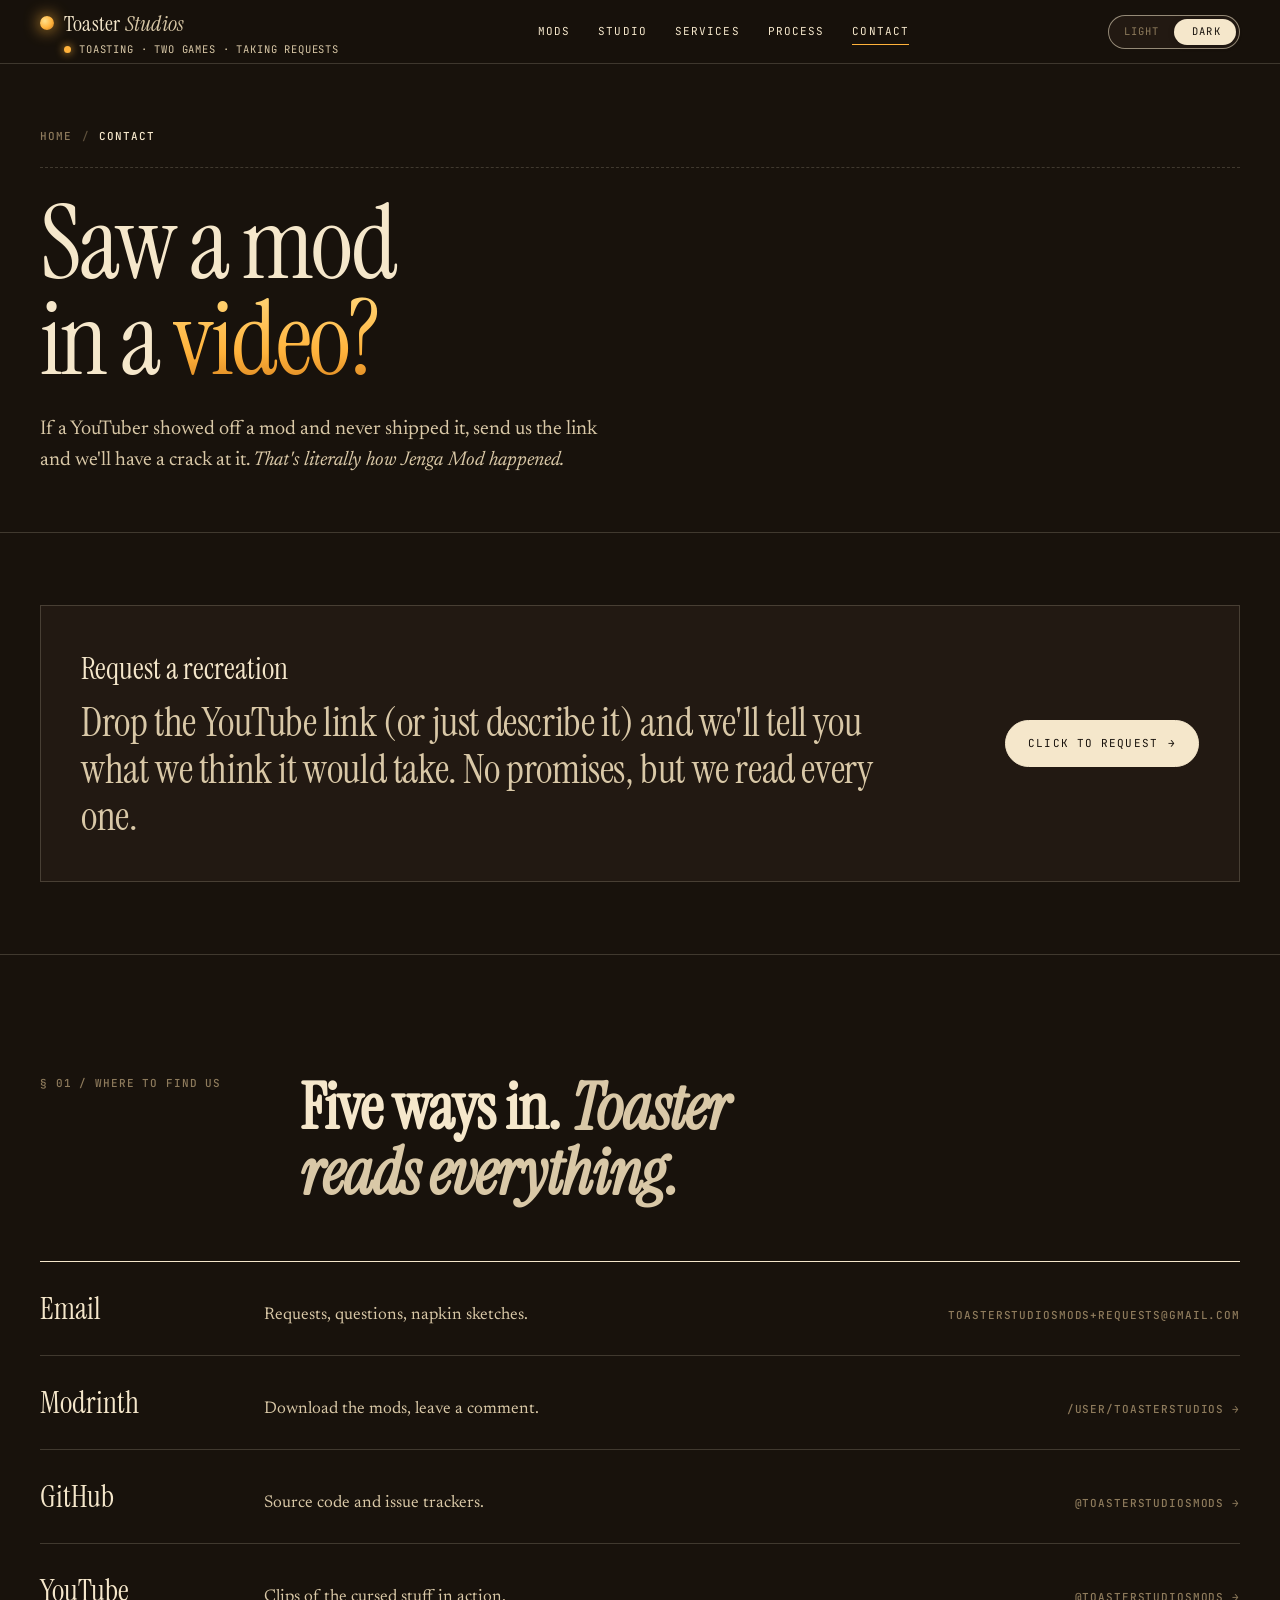
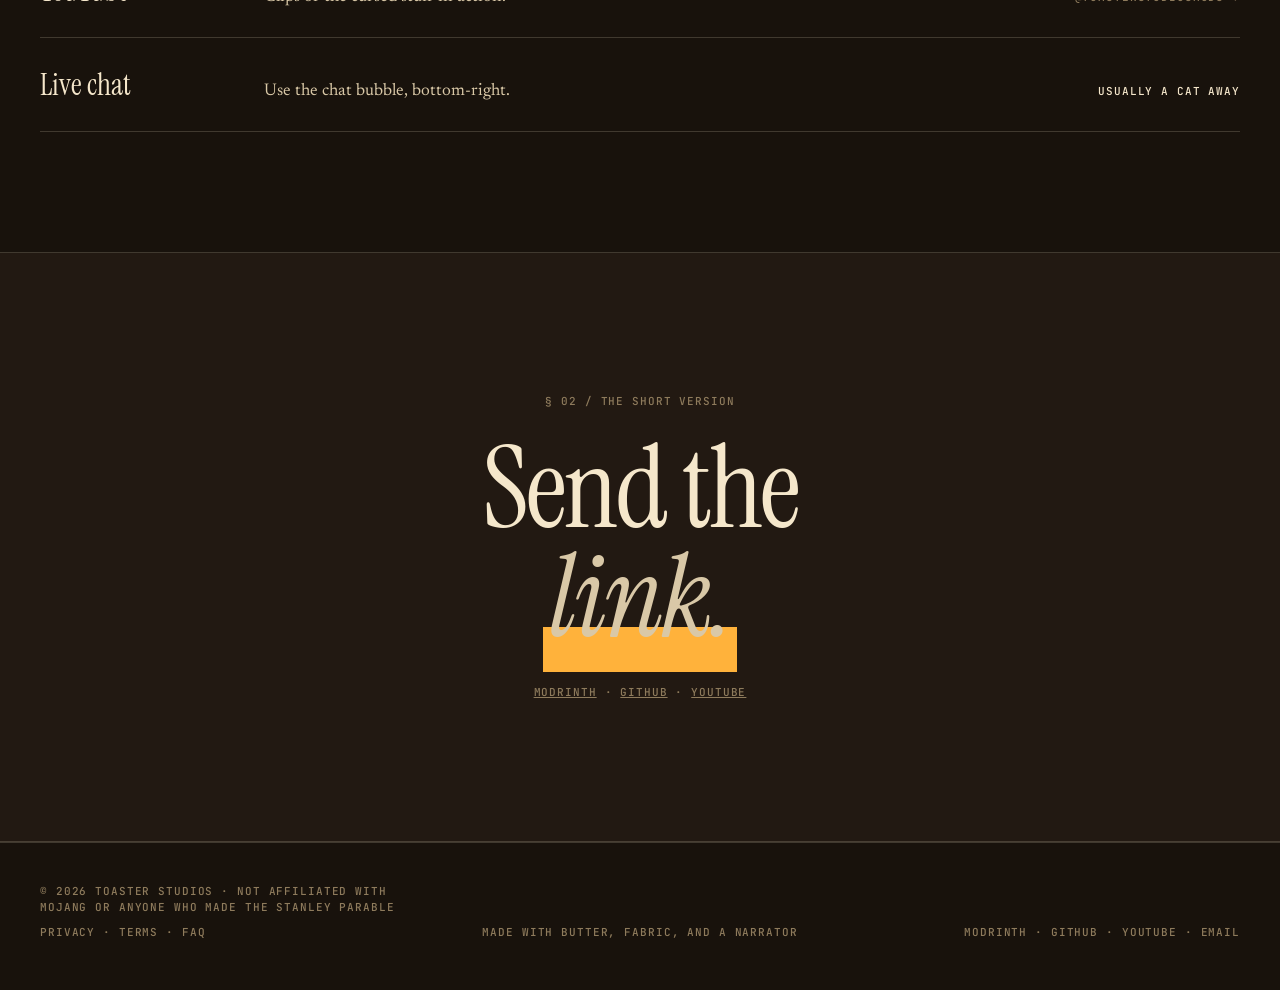
==== commit 940da837: "" ====
--- a/contact/index.html
+++ b/contact/index.html
@@ -21,7 +21,7 @@
     } catch (e) { d.setAttribute('data-palette', 'ember'); }
   })();
 </script>
-<link rel="stylesheet" href="/assets/css/site.css" />
+<link rel="stylesheet" href="/assets/css/site.css?v=20260624c" />
 </head>
 <body data-page="contact">
 
@@ -109,6 +109,6 @@
   </div>
 </section>
 
-<script src="/assets/js/site.js"></script>
+<script src="/assets/js/site.js?v=20260624c"></script>
 </body>
 </html>
--- a/assets/css/site.css
+++ b/assets/css/site.css
@@ -1068,6 +1068,126 @@
 }
 .notfound p em { font-style: italic; }
 
+/* ---------- LEGAL / ARTICLE PAGES (privacy, terms) ---------- */
+.legal { padding: 64px 0 96px; }
+.legal .prose { max-width: 72ch; }
+.legal .updated { color: var(--mute); margin: 0 0 36px; }
+.legal h2 {
+  font-family: 'Instrument Serif', serif; font-weight: 400;
+  font-size: clamp(26px, 3.6vw, 40px); line-height: 1.05;
+  letter-spacing: -0.015em; margin: 48px 0 14px;
+}
+.legal h2:first-child { margin-top: 0; }
+.legal h2 em { font-style: italic; color: var(--ink-2); }
+.legal h3 { font-family: 'Instrument Serif', serif; font-weight: 400; font-size: 24px; margin: 30px 0 8px; }
+.legal p { font-family: 'Newsreader', serif; font-size: 18px; line-height: 1.65; color: var(--ink-2); margin: 0 0 16px; }
+.legal ul { margin: 0 0 18px; padding-left: 22px; }
+.legal li { font-family: 'Newsreader', serif; font-size: 18px; line-height: 1.6; color: var(--ink-2); margin: 0 0 8px; }
+.legal a { color: var(--ink); text-decoration: underline; text-underline-offset: 3px; }
+.legal a:hover { color: var(--ink-2); }
+.legal strong { color: var(--ink); }
+
+/* ---------- FAQ (accordion) ---------- */
+.faq { padding: 56px 0 96px; }
+.faq .faq-list { max-width: 78ch; border-top: 1px solid var(--ink); }
+.faq details { border-bottom: 1px solid var(--line); }
+.faq summary {
+  cursor: pointer; list-style: none;
+  padding: 24px 0; gap: 20px;
+  display: flex; align-items: baseline; justify-content: space-between;
+  font-family: 'Instrument Serif', serif; font-size: clamp(21px, 2.6vw, 28px);
+  color: var(--ink); transition: color 0.2s;
+}
+.faq summary::-webkit-details-marker { display: none; }
+.faq summary:hover { color: var(--ink-2); }
+.faq summary::after {
+  content: '+'; flex: none;
+  font-family: 'JetBrains Mono', monospace; font-size: 22px; color: var(--mute);
+  transition: transform 0.2s ease;
+}
+.faq details[open] summary::after { content: '–'; color: var(--glow); }
+.faq details .answer { padding: 0 0 26px; }
+.faq details .answer p { font-family: 'Newsreader', serif; font-size: 18px; line-height: 1.65; color: var(--ink-2); margin: 0 0 14px; max-width: 70ch; }
+.faq details .answer a { color: var(--ink); text-decoration: underline; text-underline-offset: 3px; }
+.faq details .answer ul { margin: 0 0 14px; padding-left: 22px; color: var(--ink-2); }
+.faq details .answer li { font-family: 'Newsreader', serif; font-size: 18px; line-height: 1.6; margin: 0 0 6px; }
+
+/* footer legal links row */
+footer .col.left .legal-links { display: block; margin-top: 8px; }
+
+/* =====================================================================
+   GAME PICKER (homepage hero) — "choose your game", editorial-Minecraft
+   take on the CurseForge landing pattern. Two games, real numbers.
+   ===================================================================== */
+.picker { padding: 56px 0 100px; border-bottom: 1px solid var(--line); position: relative; }
+.picker .wrap { position: relative; }
+.picker .display { margin-top: 36px; text-align: center; }
+.picker .pick-sub {
+  font-family: 'Newsreader', serif; font-size: 20px; line-height: 1.55;
+  color: var(--ink-2); max-width: 58ch; margin: 26px auto 0; text-align: center;
+}
+.picker .pick-sub em { font-style: italic; color: var(--ink); }
+
+/* stat bar — four cells, hairline-divided, serif numbers + mono labels */
+.statbar {
+  display: grid; grid-template-columns: repeat(4, 1fr);
+  border: 1px solid var(--line-strong);
+  background: var(--paper);
+  max-width: 880px; margin: 48px auto 0;
+}
+.statbar .stat { padding: 24px 16px; text-align: center; border-left: 1px solid var(--line); }
+.statbar .stat:first-child { border-left: none; }
+.statbar .stat .num {
+  display: block;
+  font-family: 'Instrument Serif', serif; font-style: italic;
+  font-size: clamp(32px, 5vw, 50px); line-height: 1; color: var(--ink);
+  font-variant-numeric: tabular-nums; font-feature-settings: "tnum";
+}
+.statbar .stat .num .count.live.bumping { color: var(--glow); }
+.statbar .stat .lbl { display: block; margin-top: 12px; color: var(--mute); }
+.statbar .live-dot {
+  display: inline-block; width: 8px; height: 8px; border-radius: 50%;
+  background: var(--glow); box-shadow: 0 0 8px var(--glow);
+  margin-left: 8px; vertical-align: middle; position: relative; top: -6px;
+  animation: pulse-live 2s ease-in-out infinite;
+}
+@media (max-width: 720px) {
+  .statbar { grid-template-columns: 1fr 1fr; }
+  .statbar .stat:nth-child(odd) { border-left: none; }
+  .statbar .stat:nth-child(even) { border-left: 1px solid var(--line); }
+  .statbar .stat:nth-child(3), .statbar .stat:nth-child(4) { border-top: 1px solid var(--line); }
+}
+
+/* game tiles — two big portrait cards using real cover art */
+.game-grid {
+  display: grid; grid-template-columns: 1fr 1fr; gap: 44px;
+  max-width: 1040px; margin: 72px auto 0;
+}
+@media (max-width: 760px) { .game-grid { grid-template-columns: 1fr; gap: 40px; max-width: 460px; } }
+.game-card { display: block; text-decoration: none; color: inherit; cursor: pointer; }
+.game-card .frame {
+  position: relative; aspect-ratio: 3 / 4;
+  border: 1px solid var(--line); background: var(--bg-2); overflow: hidden;
+  transition: transform 0.35s cubic-bezier(.2,.7,.2,1), border-color 0.3s;
+}
+.game-card:hover .frame { transform: translateY(-6px); border-color: var(--line-strong); }
+.game-card .frame-art.photo img { object-position: center top; image-rendering: auto; }
+.game-card .frame-art.photo img { transition: transform 0.5s cubic-bezier(.2,.7,.2,1); }
+.game-card:hover .frame-art.photo img { transform: scale(1.04); }
+.game-card .frame-art .badge { letter-spacing: 0.06em; }
+.game-card .meta { display: flex; justify-content: space-between; align-items: baseline; margin-top: 18px; gap: 18px; }
+.game-card h3 { font-family: 'Instrument Serif', serif; font-weight: 400; font-size: 32px; margin: 0; letter-spacing: -0.01em; }
+.game-card h3 .sub { font-style: italic; color: var(--ink-2); display: block; font-size: 21px; margin-top: 2px; }
+.game-card .tags { color: var(--mute); white-space: nowrap; }
+.game-card .tags .count { font-variant-numeric: tabular-nums; }
+
+/* the cat keeps its hero moment, now inside the studio section */
+.studio-cat { max-width: 580px; margin: 0 auto 72px; }
+
+/* inline links inside page subheads (e.g. cross-link to the Stanley page) */
+.page-sub a { color: var(--ink); text-decoration: underline; text-underline-offset: 3px; }
+.page-sub a:hover { color: var(--ink-2); }
+
 @media (prefers-reduced-motion: reduce) {
   *, *::before, *::after { animation-duration: 0.01ms !important; transition: none !important; }
 }
